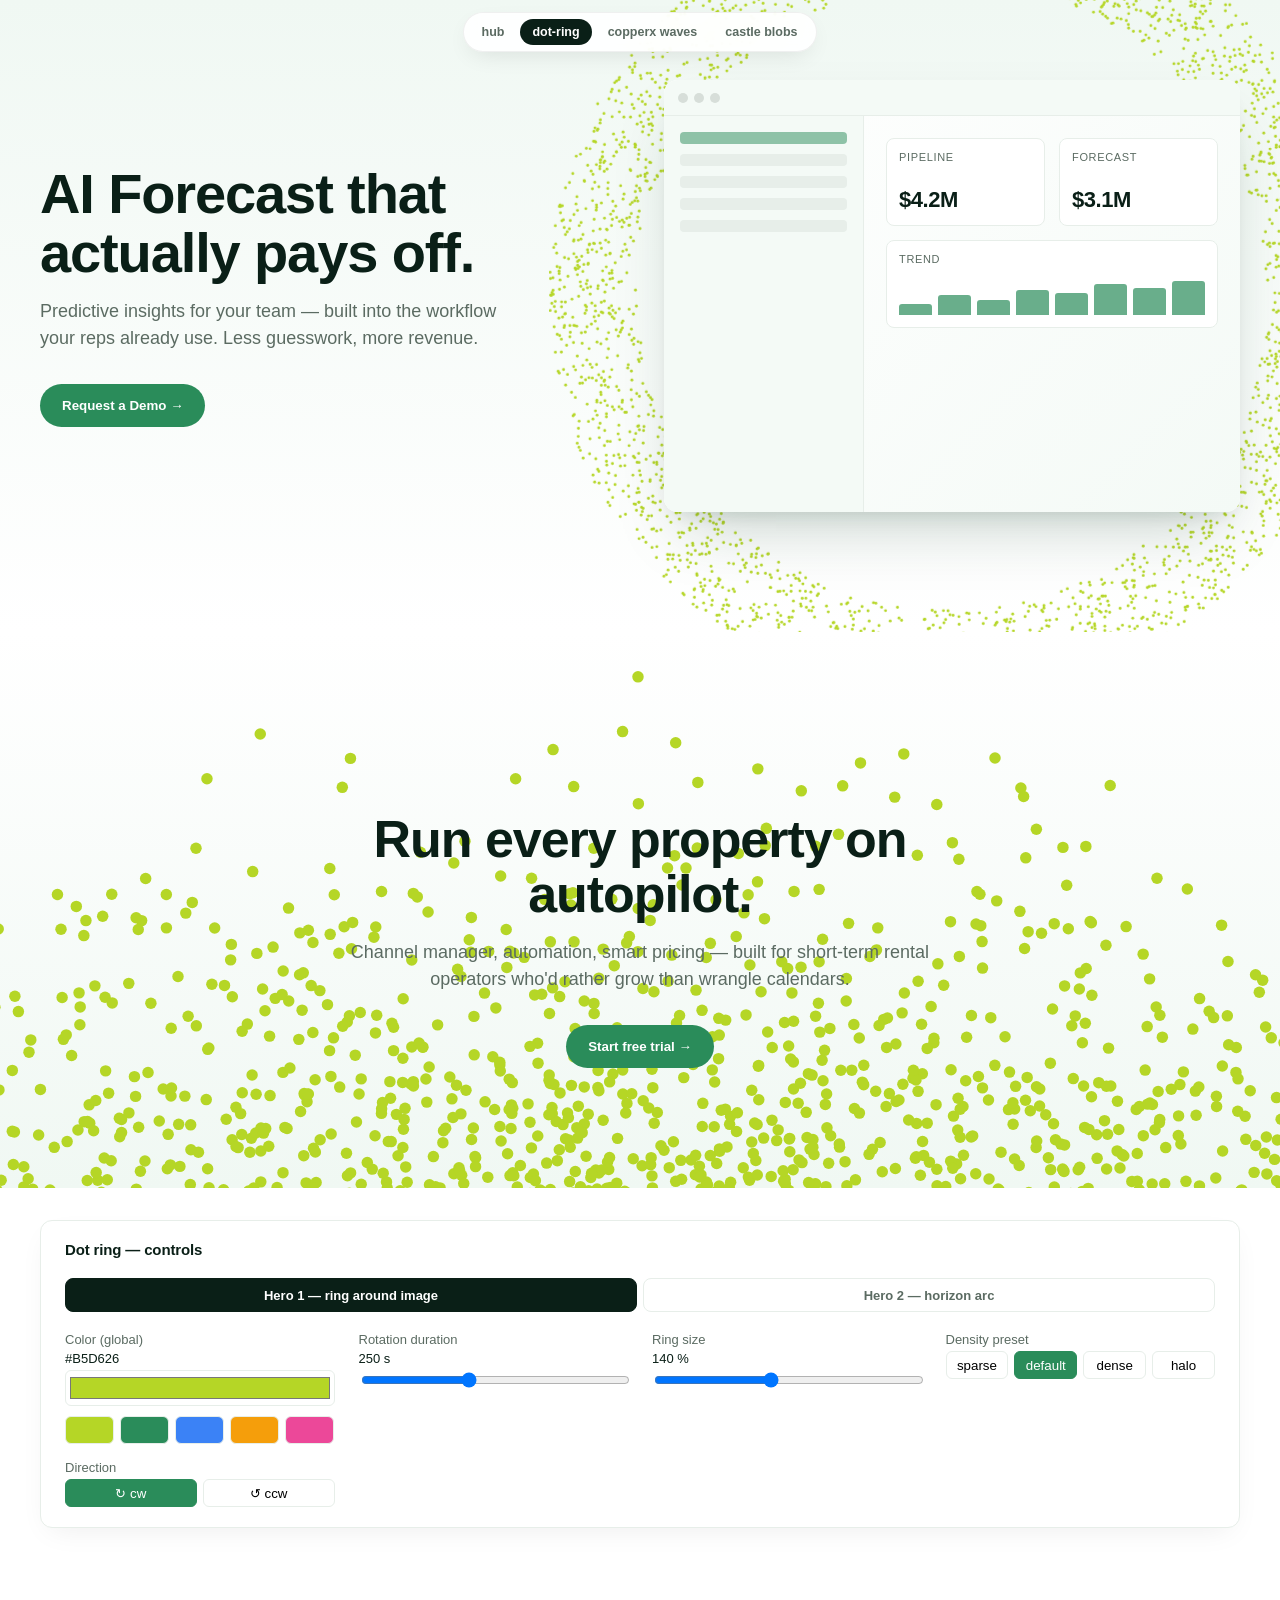
==== prototypes/dot-ring/index.html @ a61185c3 "Reorganize into prototypes/ tree, add deploy.sh Each prototype now lives under prototypes/<name>/ wi" ====
<!doctype html>
<html lang="en">
<head>
  <meta charset="utf-8" />
  <meta name="viewport" content="width=device-width, initial-scale=1" />
  <title>Dot-ring hero animation — prototype</title>
  <link rel="stylesheet" href="../shared/proto-nav.css" />
  <link rel="stylesheet" href="./styles.css" />
</head>
<body>

  <nav class="proto-nav">
    <a href="../">hub</a>
    <a class="active" href="./">dot-ring</a>
    <a href="../hero01-copperx/">copperx waves</a>
    <a href="../hero02-castle/">castle blobs</a>
  </nav>

  <section class="hero">
    <div class="hero-inner">
      <div class="hero-copy">
        <h1>AI Forecast that<br/>actually pays&nbsp;off.</h1>
        <p>Predictive insights for your team — built into the workflow your reps already use. Less guesswork, more revenue.</p>
        <button class="cta">Request a Demo →</button>
      </div>

      <div class="hero-visual">
        <!-- The dot ring host. The script injects an SVG into here. -->
        <div id="dot-ring" class="dot-ring-host"></div>

        <!-- Mock product screenshot — replace with a real <img> later. -->
        <div class="hero-image" aria-label="Product preview">
          <div class="topbar"><i></i><i></i><i></i></div>
          <div class="body">
            <div class="side">
              <div class="row active"></div>
              <div class="row"></div>
              <div class="row"></div>
              <div class="row"></div>
              <div class="row"></div>
            </div>
            <div class="main">
              <div class="card">
                <div class="h">Pipeline</div>
                <div class="v">$4.2M</div>
              </div>
              <div class="card">
                <div class="h">Forecast</div>
                <div class="v">$3.1M</div>
              </div>
              <div class="card wide">
                <div class="h">Trend</div>
                <div class="bars">
                  <i style="height:30%"></i><i style="height:55%"></i><i style="height:42%"></i>
                  <i style="height:70%"></i><i style="height:60%"></i><i style="height:85%"></i>
                  <i style="height:75%"></i><i style="height:95%"></i>
                </div>
              </div>
            </div>
          </div>
        </div>
      </div>
    </div>
  </section>

  <section class="hero2">
    <div id="dot-ring-2" class="dot-ring-host horizon"></div>
    <div class="hero2-inner">
      <h2>Run every property on autopilot.</h2>
      <p>Channel manager, automation, smart pricing — built for short-term rental operators who'd rather grow than wrangle calendars.</p>
      <button class="cta">Start free trial →</button>
    </div>
  </section>

  <aside class="controls">
    <h3>Dot ring — controls</h3>

    <div class="target-tabs">
      <button class="target-tab active" data-target="hero1">Hero 1 — ring around image</button>
      <button class="target-tab" data-target="hero2">Hero 2 — horizon arc</button>
    </div>

    <label>
      Color (global) <span class="val" id="val-color">#B5D626</span>
      <input id="color" type="color" value="#B5D626" />
      <div class="swatches">
        <button data-color="#B5D626" style="background:#B5D626" title="Salesloft green"></button>
        <button data-color="#2A8C5A" style="background:#2A8C5A" title="iGMS green"></button>
        <button data-color="#3B82F6" style="background:#3B82F6" title="Blue"></button>
        <button data-color="#F59E0B" style="background:#F59E0B" title="Amber"></button>
        <button data-color="#EC4899" style="background:#EC4899" title="Pink"></button>
      </div>
    </label>

    <label>
      Rotation duration <span class="val" id="val-speed">250 s</span>
      <input id="speed" type="range" />
    </label>

    <label>
      <span id="label-size-text">Ring size</span> <span class="val" id="val-size">140 %</span>
      <input id="size" type="range" />
    </label>

    <label id="label-peak" hidden>
      Peak offset <span class="val" id="val-peak">0 vw</span>
      <input id="peak" type="range" min="-25" max="20" step="1" value="0" />
    </label>

    <label>
      Density preset
      <div class="preset-row" id="preset-row"></div>
    </label>

    <label>
      Direction
      <div class="preset-row">
        <button data-dir="1" class="active">↻ cw</button>
        <button data-dir="-1">↺ ccw</button>
      </div>
    </label>
  </aside>

  <script type="module">
    import { DotRing, DOT_RING_PRESETS } from "./dot-ring.js";

    const host1 = document.getElementById("dot-ring");
    const ring1 = new DotRing(host1, {
      rotationSeconds: 250,
      direction: 1,
      ...DOT_RING_PRESETS.default,
    });

    const host2 = document.getElementById("dot-ring-2");
    const ring2 = new DotRing(host2, {
      rotationSeconds: 1040,
      direction: 1,
      ...DOT_RING_PRESETS.horizon,
    });

    // Per-target config: each one carries its own slider ranges, preset list,
    // and current values. The controls panel reads from the active target.
    const targets = {
      hero1: {
        ring: ring1,
        host: host1,
        speed:  { min: 20,  max: 600,  step: 10, val: 250 },
        size:   { min: 80,  max: 220,  step: 5,  val: 140, unit: "%",  label: "Ring size" },
        presets: ["sparse", "default", "dense", "halo"],
        currentPreset: "default",
        direction: 1,
        peak: null,   // not applicable
      },
      hero2: {
        ring: ring2,
        host: host2,
        speed:  { min: 100, max: 2000, step: 20, val: 1040 },
        size:   { min: 150, max: 600,  step: 10, val: 320, unit: "vw", label: "Ring width" },
        presets: ["horizon-thin", "horizon", "horizon-thick", "horizon-soft"],
        currentPreset: "horizon",
        direction: 1,
        peak: { min: -25, max: 20, step: 1, val: 1 },
      },
    };

    let active = "hero1";

    const root = document.documentElement;
    const $ = (id) => document.getElementById(id);

    // --- Color (global, shared by both rings) -----------------------------
    function setColor(c) {
      root.style.setProperty("--dot-color", c);
      $("color").value = c;
      $("val-color").textContent = c.toUpperCase();
    }
    $("color").addEventListener("input", (e) => setColor(e.target.value));
    document.querySelectorAll(".swatches button").forEach((b) => {
      b.addEventListener("click", () => setColor(b.dataset.color));
    });

    // --- Apply current target config to the controls UI -------------------
    function syncUiFromTarget() {
      const t = targets[active];

      // Speed
      const sp = $("speed");
      sp.min = t.speed.min; sp.max = t.speed.max; sp.step = t.speed.step;
      sp.value = t.speed.val;
      $("val-speed").textContent = `${t.speed.val} s`;

      // Size (width %, or vw for horizon)
      const sz = $("size");
      sz.min = t.size.min; sz.max = t.size.max; sz.step = t.size.step;
      sz.value = t.size.val;
      $("val-size").textContent = `${t.size.val} ${t.size.unit}`;
      $("label-size-text").textContent = t.size.label;

      // Peak offset (horizon only)
      const peakLabel = $("label-peak");
      if (t.peak) {
        peakLabel.hidden = false;
        const pk = $("peak");
        pk.min = t.peak.min; pk.max = t.peak.max; pk.step = t.peak.step;
        pk.value = t.peak.val;
        $("val-peak").textContent = `${t.peak.val} vw`;
      } else {
        peakLabel.hidden = true;
      }

      // Preset buttons — rebuild the list for this target
      const row = $("preset-row");
      row.innerHTML = "";
      for (const name of t.presets) {
        const b = document.createElement("button");
        b.dataset.preset = name;
        b.textContent = name;
        if (name === t.currentPreset) b.classList.add("active");
        b.addEventListener("click", () => {
          targets[active].currentPreset = name;
          targets[active].ring.update(DOT_RING_PRESETS[name]);
          row.querySelectorAll("button").forEach((x) => x.classList.remove("active"));
          b.classList.add("active");
        });
        row.appendChild(b);
      }

      // Direction
      document.querySelectorAll("[data-dir]").forEach((x) => {
        x.classList.toggle("active", Number(x.dataset.dir) === t.direction);
      });
    }

    // --- Slider handlers (read active target each time) -------------------
    $("speed").addEventListener("input", (e) => {
      const v = Number(e.target.value);
      targets[active].speed.val = v;
      targets[active].ring.update({ rotationSeconds: v });
      $("val-speed").textContent = `${v} s`;
    });

    $("size").addEventListener("input", (e) => {
      const v = Number(e.target.value);
      const t = targets[active];
      t.size.val = v;
      t.host.style.width = `${v}${t.size.unit}`;
      $("val-size").textContent = `${v} ${t.size.unit}`;
    });

    $("peak").addEventListener("input", (e) => {
      const v = Number(e.target.value);
      targets[active].peak.val = v;
      targets[active].host.style.top = `${v}vw`;
      $("val-peak").textContent = `${v} vw`;
    });

    document.querySelectorAll("[data-dir]").forEach((b) => {
      b.addEventListener("click", () => {
        const dir = Number(b.dataset.dir);
        targets[active].direction = dir;
        targets[active].ring.update({ direction: dir });
        document.querySelectorAll("[data-dir]").forEach((x) => x.classList.remove("active"));
        b.classList.add("active");
      });
    });

    // --- Target tab switching ---------------------------------------------
    document.querySelectorAll(".target-tab").forEach((b) => {
      b.addEventListener("click", () => {
        active = b.dataset.target;
        document.querySelectorAll(".target-tab").forEach((x) => x.classList.remove("active"));
        b.classList.add("active");
        syncUiFromTarget();
      });
    });

    // First paint
    syncUiFromTarget();
  </script>
</body>
</html>
---- prototypes/shared/proto-nav.css ----
/* Small floating nav between prototypes. Same file linked from all demos. */
.proto-nav {
  position: fixed;
  top: 12px;
  left: 50%;
  transform: translateX(-50%);
  z-index: 1000;
  display: inline-flex;
  align-items: center;
  gap: 4px;
  background: rgba(255, 255, 255, 0.92);
  backdrop-filter: blur(8px);
  border: 1px solid rgba(0, 0, 0, 0.06);
  border-radius: 999px;
  padding: 6px;
  box-shadow: 0 8px 24px -8px rgba(0, 0, 0, 0.12);
  font-family: -apple-system, BlinkMacSystemFont, "Inter", sans-serif;
  font-size: 12.5px;
  font-weight: 600;
}
.proto-nav a {
  color: #5b6b62;
  text-decoration: none;
  padding: 6px 12px;
  border-radius: 999px;
  transition: background 0.15s, color 0.15s;
  white-space: nowrap;
}
.proto-nav a:hover { color: #0a1f17; background: rgba(0, 0, 0, 0.04); }
.proto-nav a.active { color: #fff; background: #0a1f17; }
---- prototypes/dot-ring/styles.css ----
:root {
  --dot-color: #B5D626;          /* Salesloft-like green; override per page */
  --hero-bg-top: #f0f8f3;
  --hero-bg-bottom: #ffffff;
  --text: #0a1f17;
  --muted: #5b6b62;
  --accent: #2a8c5a;
  --max-width: 1200px;
}

* { box-sizing: border-box; }

html, body {
  margin: 0;
  padding: 0;
  font-family: -apple-system, BlinkMacSystemFont, "Inter", "Segoe UI", Roboto, sans-serif;
  color: var(--text);
  background: #fff;
}

.hero {
  position: relative;
  overflow: hidden;
  background: linear-gradient(var(--hero-bg-top), var(--hero-bg-bottom));
  padding: 80px 24px 120px;
}

.hero-inner {
  position: relative;
  max-width: var(--max-width);
  margin: 0 auto;
  display: grid;
  grid-template-columns: 1fr 1fr;
  gap: 48px;
  align-items: center;
}

.hero-copy h1 {
  font-size: clamp(36px, 5vw, 56px);
  line-height: 1.05;
  margin: 0 0 16px;
  letter-spacing: -0.02em;
}

.hero-copy p {
  font-size: 18px;
  line-height: 1.5;
  color: var(--muted);
  max-width: 480px;
  margin: 0 0 32px;
}

.cta {
  display: inline-flex;
  align-items: center;
  gap: 8px;
  background: var(--accent);
  color: #fff;
  padding: 14px 22px;
  border-radius: 999px;
  font-weight: 600;
  text-decoration: none;
  border: none;
  cursor: pointer;
}

.hero-visual {
  position: relative;
  aspect-ratio: 4 / 3;
  display: flex;
  align-items: center;
  justify-content: center;
}

.hero-image {
  position: relative;
  z-index: 2;
  width: 100%;
  height: 100%;
  border-radius: 14px;
  box-shadow:
    0 30px 60px -20px rgba(20, 60, 40, 0.25),
    0 10px 20px -10px rgba(20, 60, 40, 0.15);
  background:
    linear-gradient(135deg, #ffffff 0%, #f4faf6 100%);
  display: flex;
  flex-direction: column;
  overflow: hidden;
}

.hero-image .topbar {
  height: 36px;
  background: #f4faf6;
  border-bottom: 1px solid #e7eee9;
  display: flex;
  align-items: center;
  gap: 6px;
  padding: 0 14px;
}
.hero-image .topbar i {
  width: 10px; height: 10px; border-radius: 50%; background: #d7ded9; display: inline-block;
}
.hero-image .body {
  flex: 1;
  display: grid;
  grid-template-columns: 200px 1fr;
}
.hero-image .side {
  background: #f4faf6;
  border-right: 1px solid #e7eee9;
  padding: 16px;
  display: flex;
  flex-direction: column;
  gap: 10px;
}
.hero-image .side .row {
  height: 12px;
  border-radius: 4px;
  background: #e7eee9;
}
.hero-image .side .row.active { background: var(--accent); opacity: 0.5; }
.hero-image .main {
  padding: 22px;
  display: grid;
  grid-template-columns: 1fr 1fr;
  grid-auto-rows: 88px;
  gap: 14px;
}
.hero-image .card {
  background: #ffffff;
  border: 1px solid #e7eee9;
  border-radius: 8px;
  padding: 12px;
  display: flex;
  flex-direction: column;
  justify-content: space-between;
}
.hero-image .card .h {
  font-size: 11px;
  color: var(--muted);
  text-transform: uppercase;
  letter-spacing: 0.06em;
}
.hero-image .card .v {
  font-size: 22px;
  font-weight: 700;
  letter-spacing: -0.02em;
}
.hero-image .card.wide { grid-column: span 2; }
.hero-image .card .bars {
  display: flex; gap: 6px; align-items: flex-end; height: 36px;
}
.hero-image .card .bars i {
  flex: 1; background: var(--accent); border-radius: 3px 3px 0 0; opacity: 0.7;
}

/* --- The dot ring background --------------------------------------------- */
/* Host is positioned so the ring is roughly centered on the hero image and
   extends beyond it. The SVG inside fills the host, currentColor paints it. */
.dot-ring-host {
  position: absolute;
  z-index: 1;                 /* behind .hero-image (z=2), above gradient */
  top: 50%;
  left: 50%;
  width: 140%;
  aspect-ratio: 1 / 1;
  transform: translate(-50%, -50%);
  color: var(--dot-color);    /* SVG circles use fill="currentColor" */
  pointer-events: none;
  will-change: transform;
}

.dot-ring-host > svg {
  display: block;
  width: 100%;
  height: 100%;
  animation: dot-ring-spin var(--dot-ring-duration, 250s) linear infinite;
  transform-origin: 50% 50%;
}

@keyframes dot-ring-spin {
  from { transform: rotate(0deg); }
  to   { transform: rotate(var(--dot-ring-turn, 1turn)); }
}

@media (prefers-reduced-motion: reduce) {
  .dot-ring-host > svg { animation: none; }
}

/* --- Hero 2: "horizon" variant -------------------------------------------
   Centered copy + CTA, with the dot ring rendered as a wide, shallow arc
   at the top of the section — like a planet horizon from orbit. */
.hero2 {
  position: relative;
  overflow: hidden;
  background: linear-gradient(180deg, #ffffff 0%, var(--hero-bg-top) 100%);
  padding: 180px 24px 120px;
  text-align: center;
}

.hero2-inner {
  position: relative;
  z-index: 3;
  max-width: 640px;
  margin: 0 auto;
}

.hero2-inner h2 {
  font-size: clamp(32px, 4.4vw, 52px);
  line-height: 1.05;
  margin: 0 0 18px;
  letter-spacing: -0.02em;
}

.hero2-inner p {
  font-size: 18px;
  line-height: 1.5;
  color: var(--muted);
  margin: 0 0 32px;
}

/* Horizon-positioned ring: enormous, centered horizontally, with its TOP
   edge meeting the top of the section. The rest of the circle extends
   downward and is clipped by .hero2 overflow:hidden. */
.dot-ring-host.horizon {
  width: 320vw;          /* radius = 160vw -> very gentle curvature */
  top: 1vw;              /* slight nudge so the apex sits just below section top */
  bottom: auto;
  left: 50%;
  transform: translateX(-50%);   /* override default (which also Y-translates) */
}

/* --- Controls panel (demo only) ------------------------------------------ */
.controls {
  max-width: var(--max-width);
  margin: 32px auto 80px;
  padding: 20px 24px;
  background: #fff;
  border: 1px solid #e7eee9;
  border-radius: 12px;
  box-shadow: 0 10px 30px -10px rgba(0,0,0,0.08);
  font-size: 13px;
  display: grid;
  grid-template-columns: repeat(4, 1fr);
  gap: 16px 24px;
}
.controls h3 {
  grid-column: 1 / -1;
  margin: 0 0 4px;
  font-size: 15px;
  letter-spacing: -0.01em;
}
.controls .target-tabs {
  grid-column: 1 / -1;
  display: flex;
  gap: 6px;
  margin-bottom: 4px;
}
.controls .target-tabs button {
  flex: 1;
  height: 34px;
  border: 1px solid #e7eee9;
  border-radius: 8px;
  background: #fff;
  cursor: pointer;
  font-weight: 600;
  font-size: 13px;
  color: var(--muted);
}
.controls .target-tabs button.active {
  background: var(--text);
  color: #fff;
  border-color: var(--text);
}
.controls label {
  display: flex;
  flex-direction: column;
  gap: 4px;
  margin-bottom: 0;
  color: var(--muted);
}
.controls label[hidden] { display: none; }
.controls label span.val {
  color: var(--text);
  font-variant-numeric: tabular-nums;
}
.controls input[type="color"] {
  width: 100%;
  height: 36px;
  border: 1px solid #e7eee9;
  border-radius: 6px;
  padding: 2px;
  background: #fff;
}
.controls input[type="range"] { width: 100%; }
.controls .swatches {
  display: flex; gap: 6px; margin-top: 6px;
}
.controls .swatches button {
  flex: 1;
  height: 28px;
  border: 1px solid #e7eee9;
  border-radius: 6px;
  cursor: pointer;
  font-size: 0;
}
.controls .preset-row {
  display: flex; gap: 6px;
}
.controls .preset-row button {
  flex: 1;
  height: 28px;
  border: 1px solid #e7eee9;
  border-radius: 6px;
  background: #fff;
  cursor: pointer;
}
.controls .preset-row button.active {
  background: var(--accent);
  color: #fff;
  border-color: var(--accent);
}

@media (max-width: 880px) {
  .hero-inner { grid-template-columns: 1fr; }
  .controls { grid-template-columns: 1fr 1fr; margin: 16px; }
}
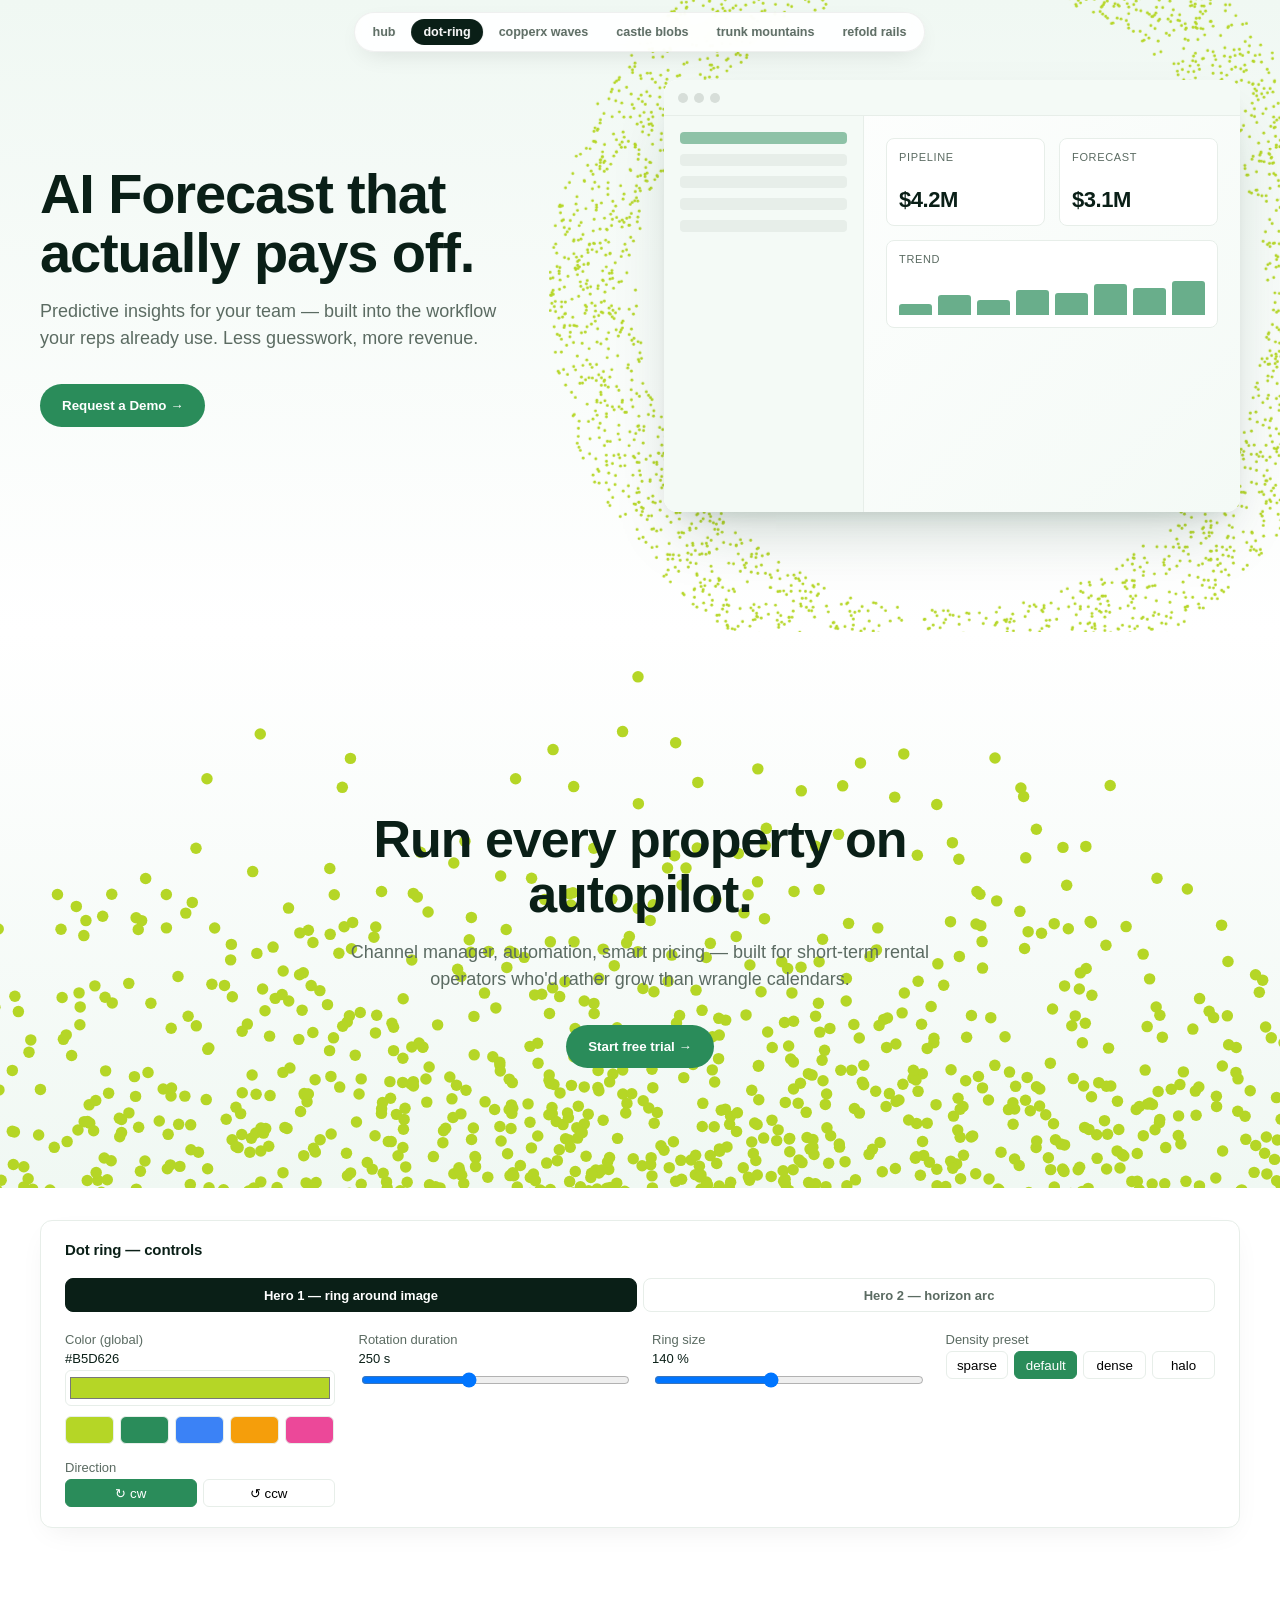
==== commit d8de2570: "Add hero03-trunk (mountains) and hero04-refold (color rails) prototypes hero03-trunk: static sketch-" ====
--- a/prototypes/dot-ring/index.html
+++ b/prototypes/dot-ring/index.html
@@ -14,6 +14,8 @@
     <a class="active" href="./">dot-ring</a>
     <a href="../hero01-copperx/">copperx waves</a>
     <a href="../hero02-castle/">castle blobs</a>
+    <a href="../hero03-trunk/">trunk mountains</a>
+    <a href="../hero04-refold/">refold rails</a>
   </nav>
 
   <section class="hero">
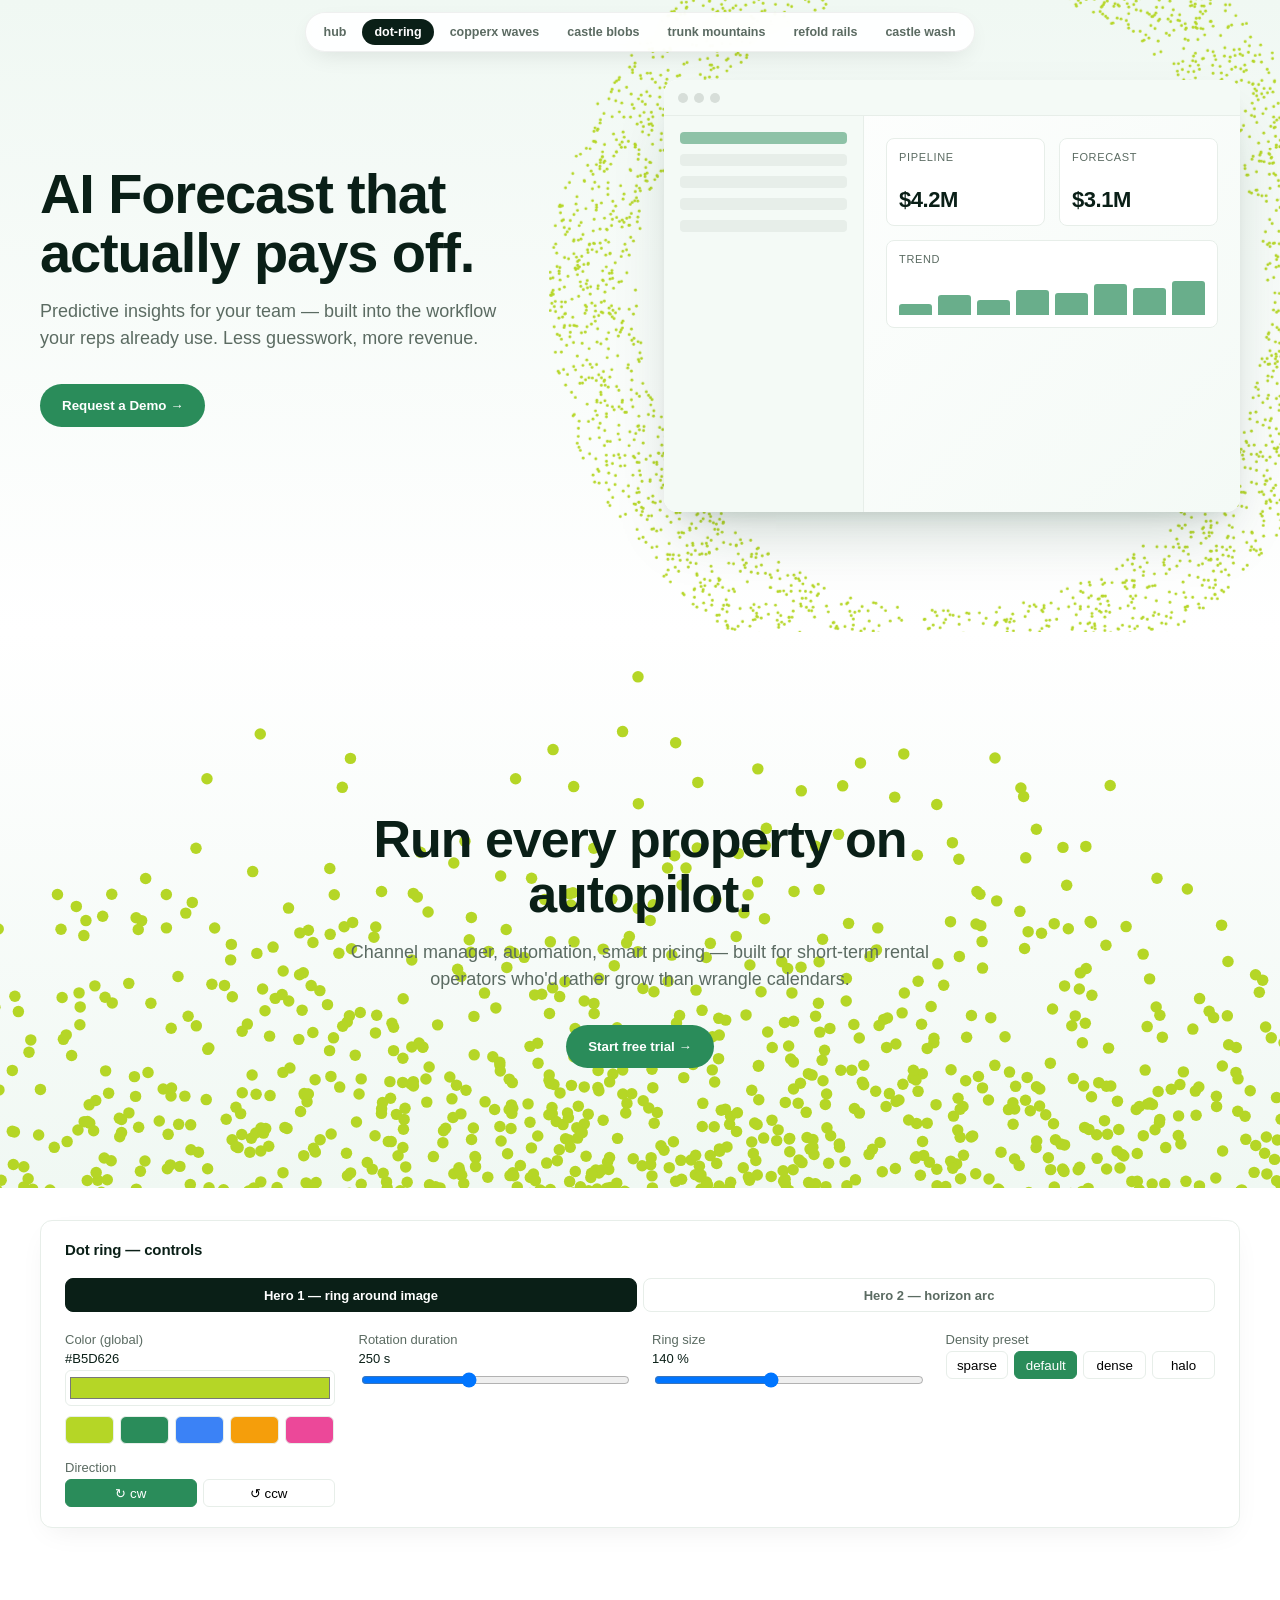
==== commit 3d1eccfb: "Add hero05-castle: subtle pastel wash backdrop A much quieter take on castle.io than the original he" ====
--- a/prototypes/dot-ring/index.html
+++ b/prototypes/dot-ring/index.html
@@ -16,6 +16,7 @@
     <a href="../hero02-castle/">castle blobs</a>
     <a href="../hero03-trunk/">trunk mountains</a>
     <a href="../hero04-refold/">refold rails</a>
+    <a href="../hero05-castle/">castle wash</a>
   </nav>
 
   <section class="hero">
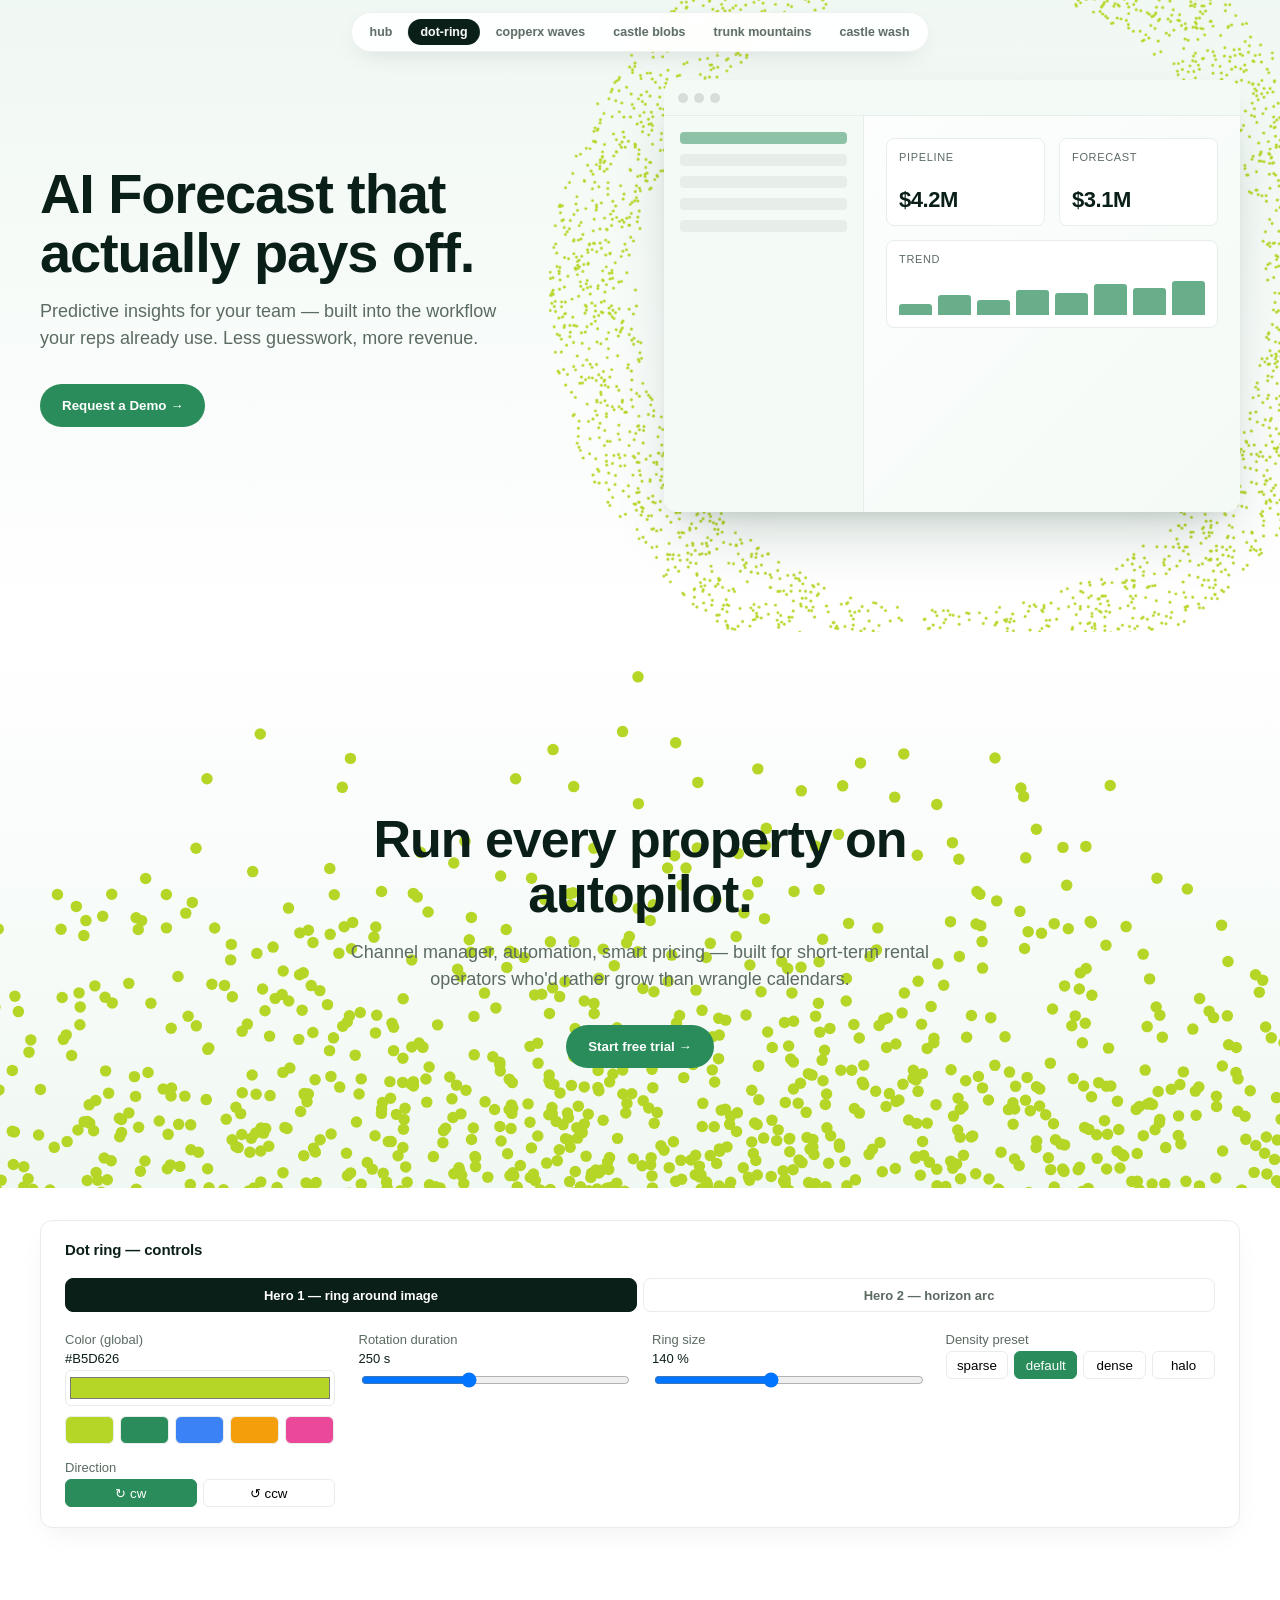
==== commit 8152c1aa: "Drop hero04-refold prototype Igor reviewed and decided the refold-style color rails approach doesn't" ====
--- a/prototypes/dot-ring/index.html
+++ b/prototypes/dot-ring/index.html
@@ -15,7 +15,6 @@
     <a href="../hero01-copperx/">copperx waves</a>
     <a href="../hero02-castle/">castle blobs</a>
     <a href="../hero03-trunk/">trunk mountains</a>
-    <a href="../hero04-refold/">refold rails</a>
     <a href="../hero05-castle/">castle wash</a>
   </nav>
 
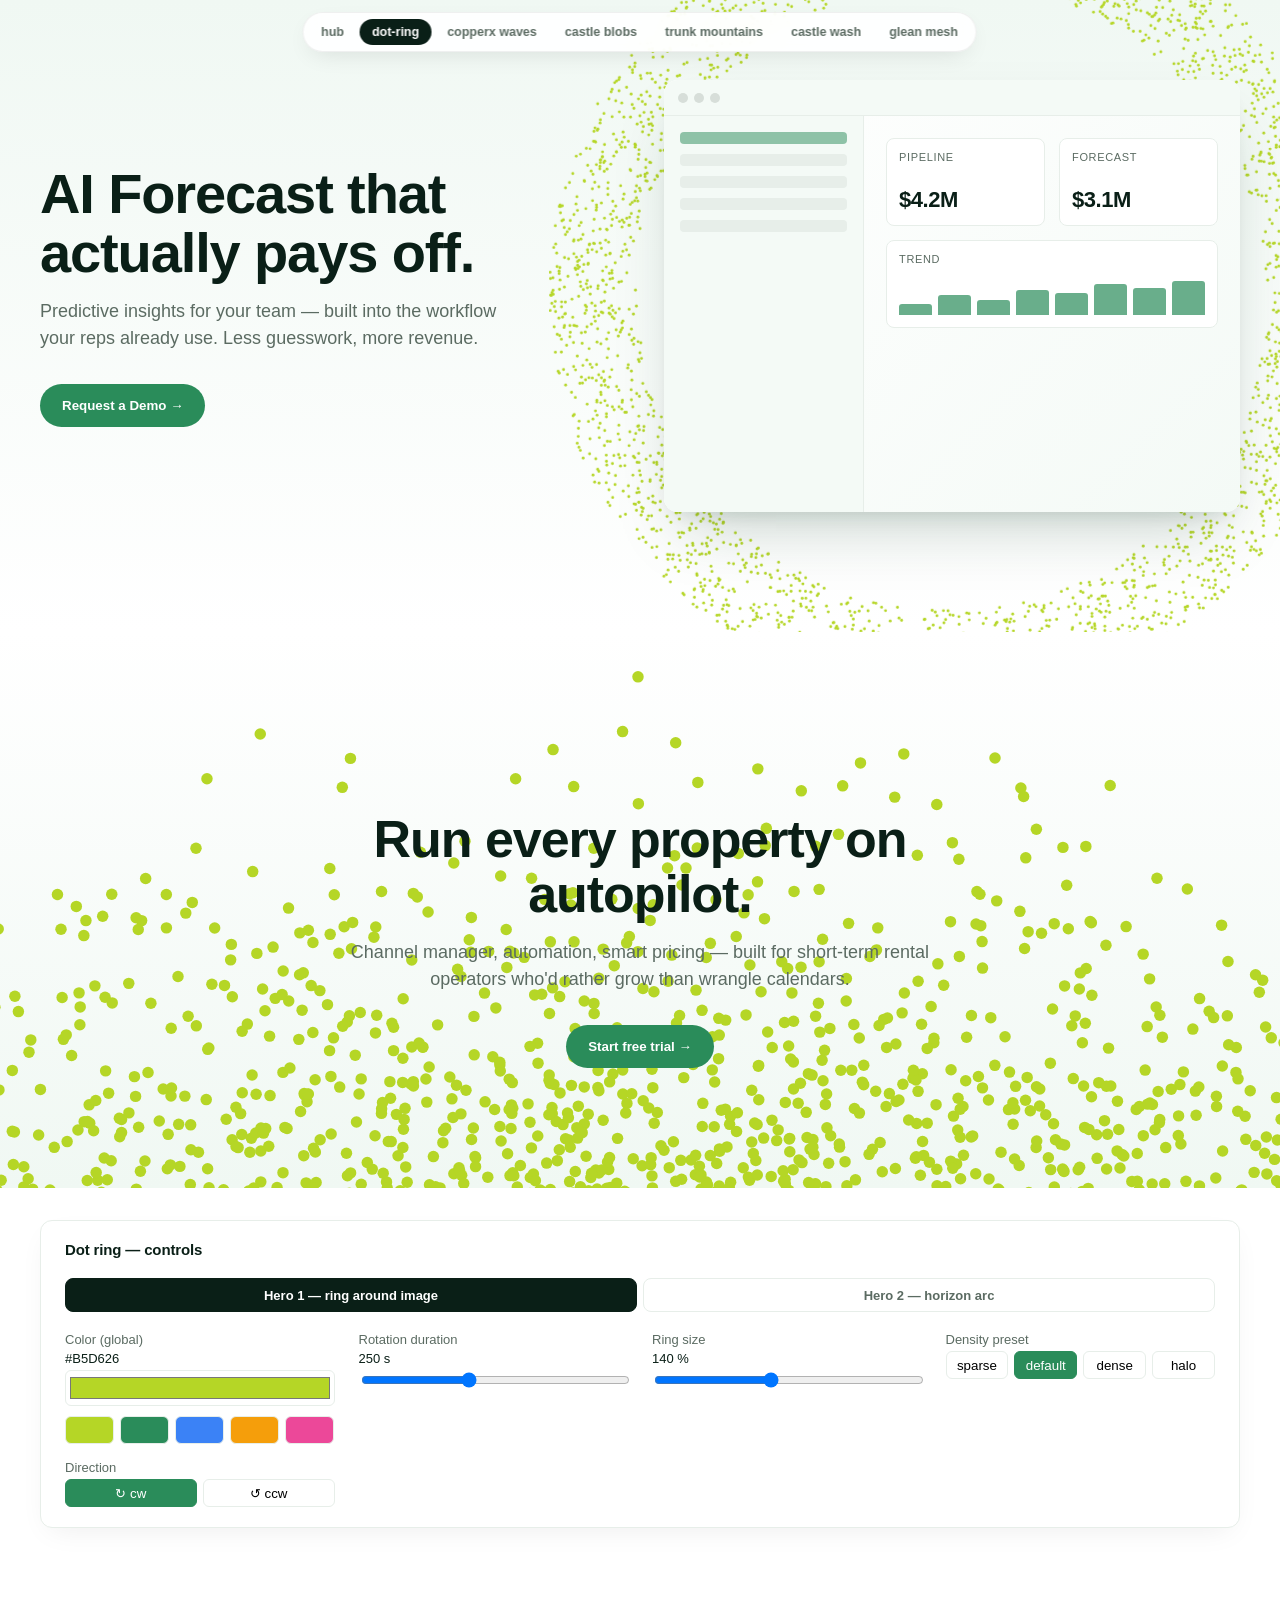
==== commit 640b49a0: "Add hero06-glean: soft mesh-gradient backdrop, glean.com-style One big multi-radial wash + a subtle " ====
--- a/prototypes/dot-ring/index.html
+++ b/prototypes/dot-ring/index.html
@@ -16,6 +16,7 @@
     <a href="../hero02-castle/">castle blobs</a>
     <a href="../hero03-trunk/">trunk mountains</a>
     <a href="../hero05-castle/">castle wash</a>
+    <a href="../hero06-glean/">glean mesh</a>
   </nav>
 
   <section class="hero">
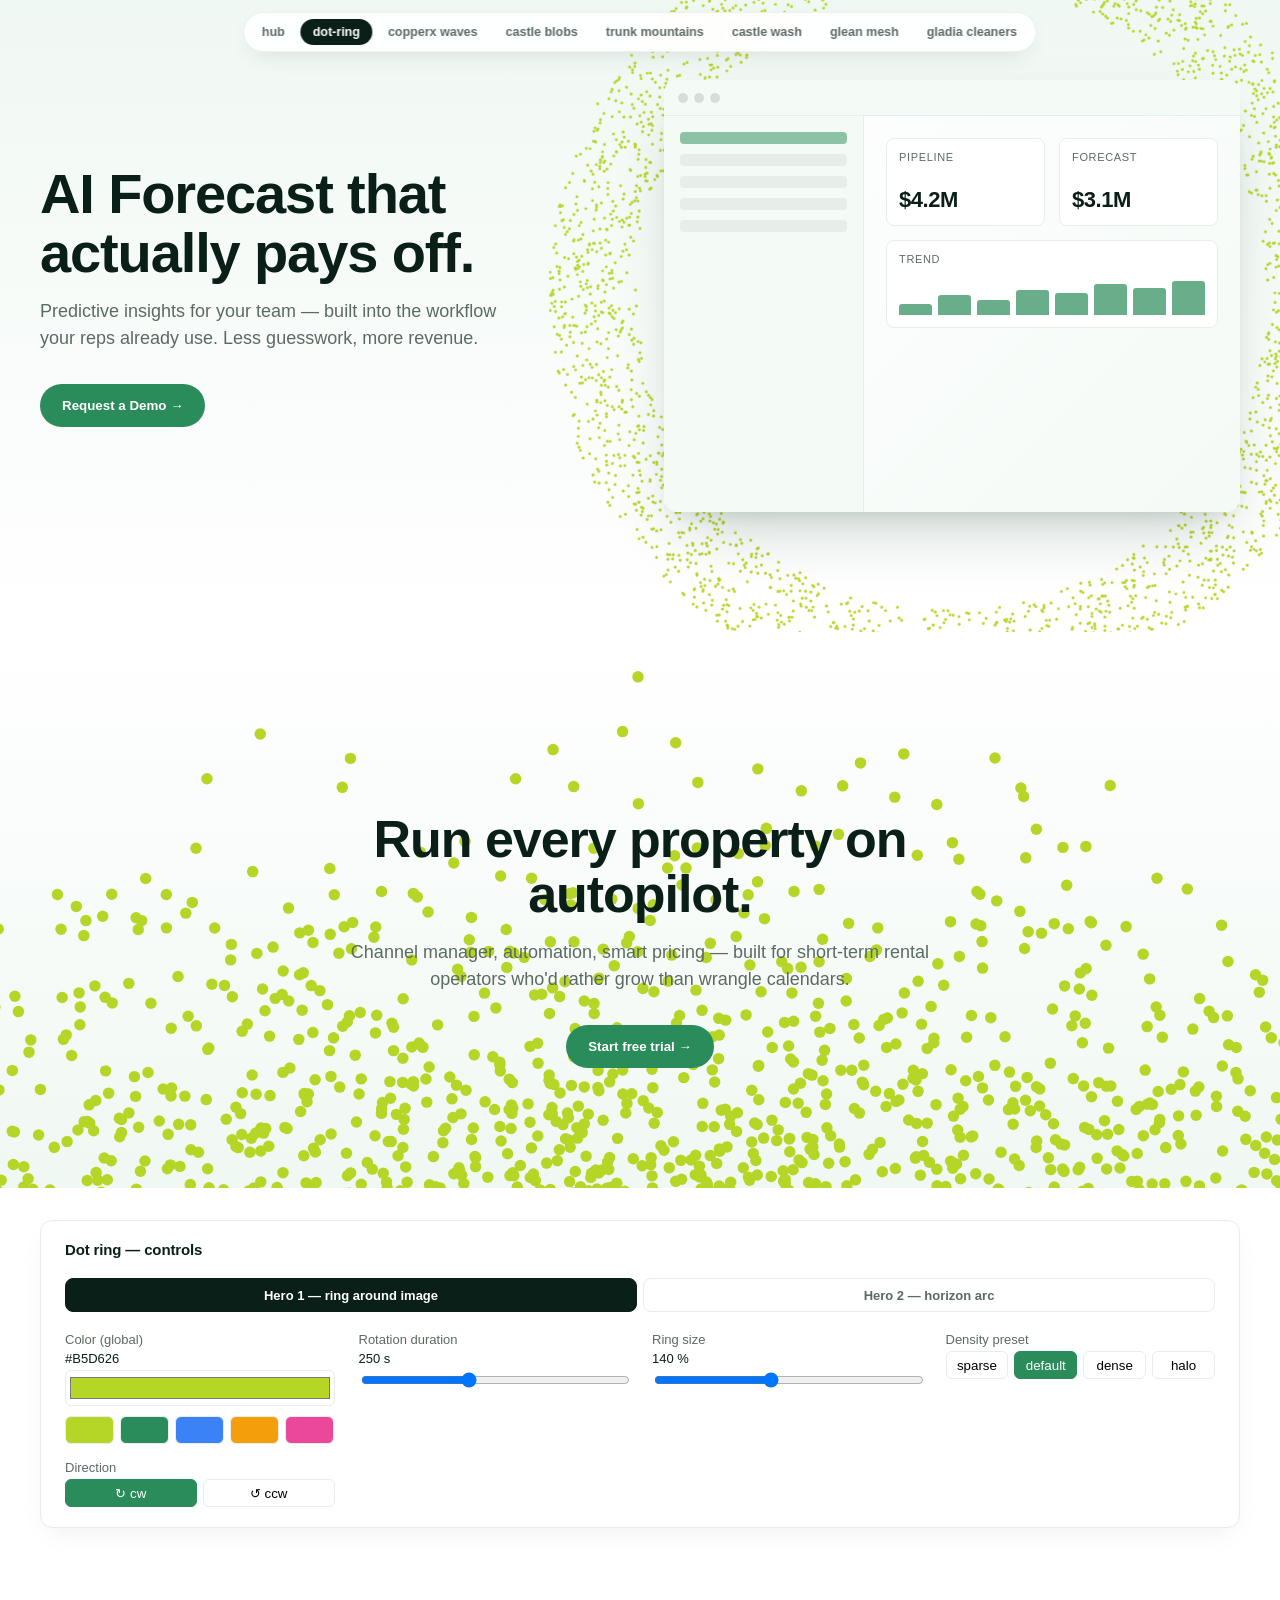
==== commit cb06b4e6: "Add hero07-gladia: cleaner routing scene behind the hero A story-driven take on gladia.io's orbital " ====
--- a/prototypes/dot-ring/index.html
+++ b/prototypes/dot-ring/index.html
@@ -17,6 +17,7 @@
     <a href="../hero03-trunk/">trunk mountains</a>
     <a href="../hero05-castle/">castle wash</a>
     <a href="../hero06-glean/">glean mesh</a>
+    <a href="../hero07-gladia/">gladia cleaners</a>
   </nav>
 
   <section class="hero">
